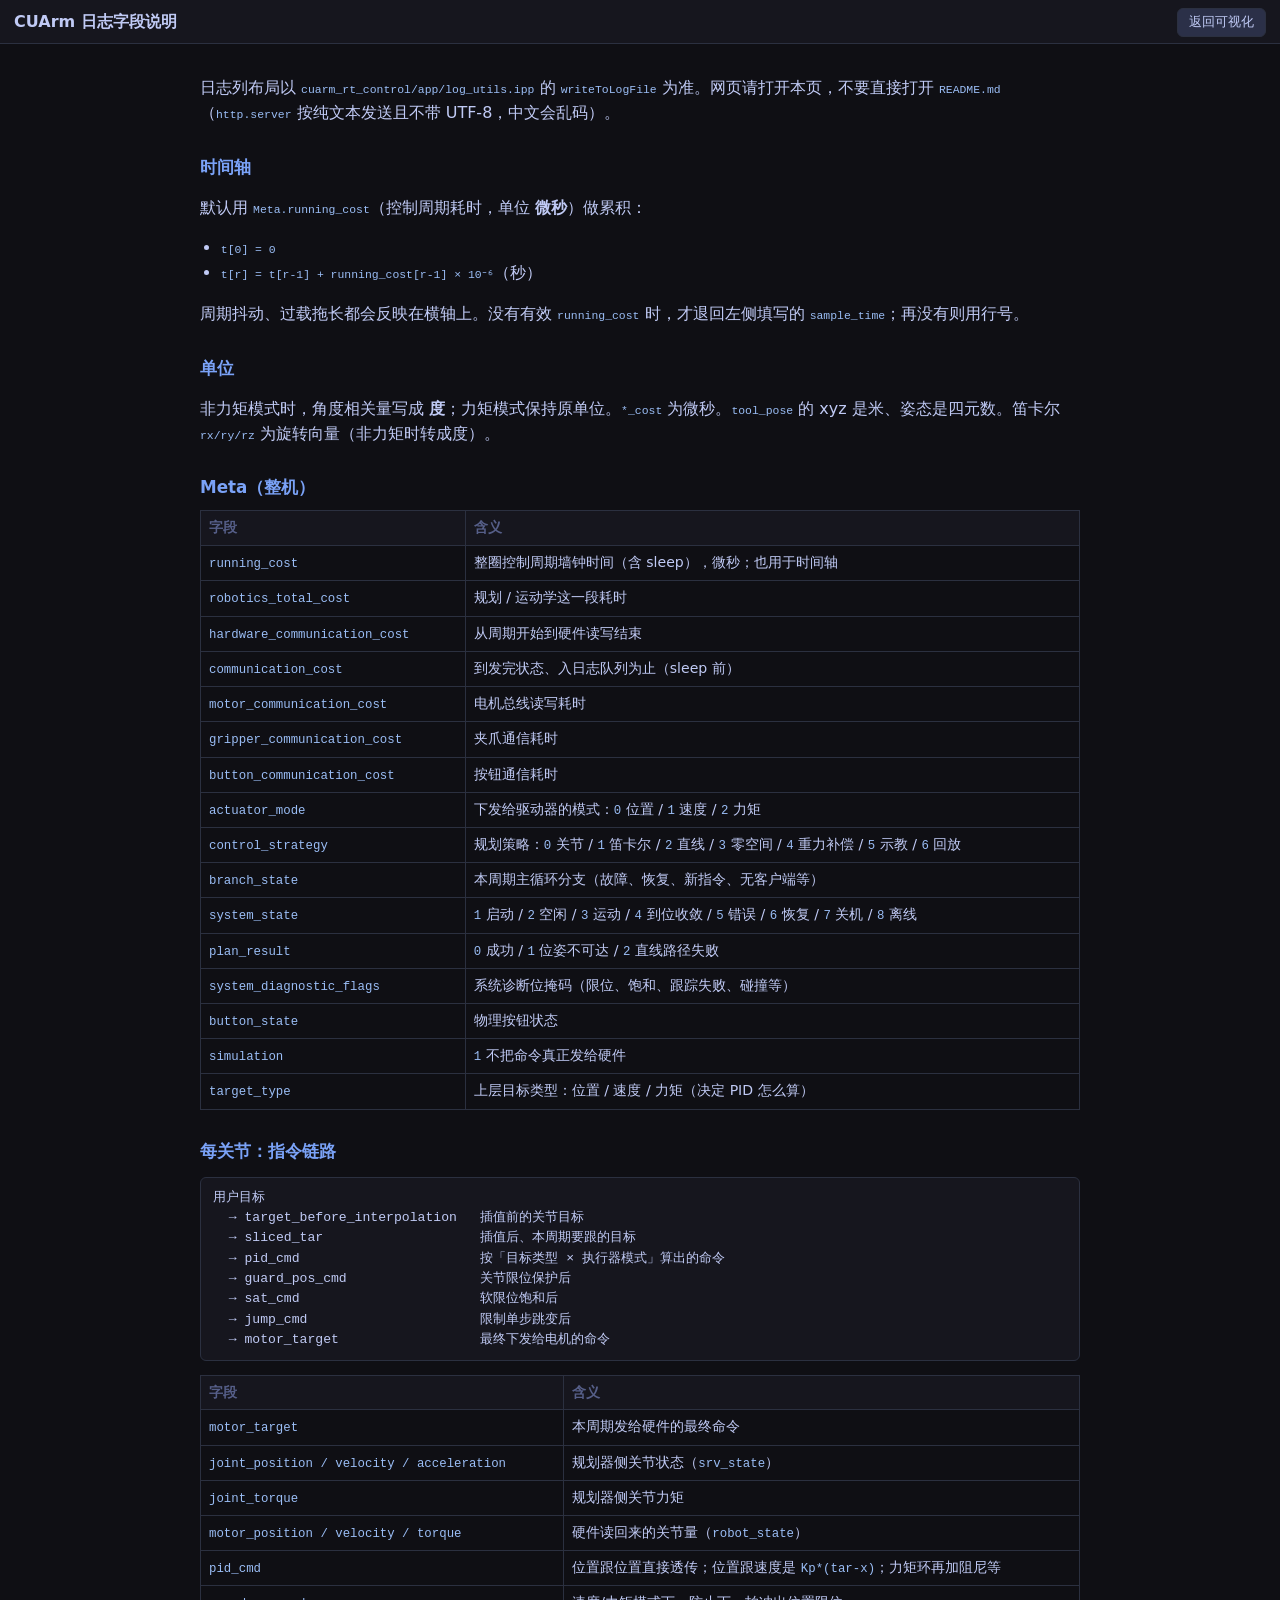
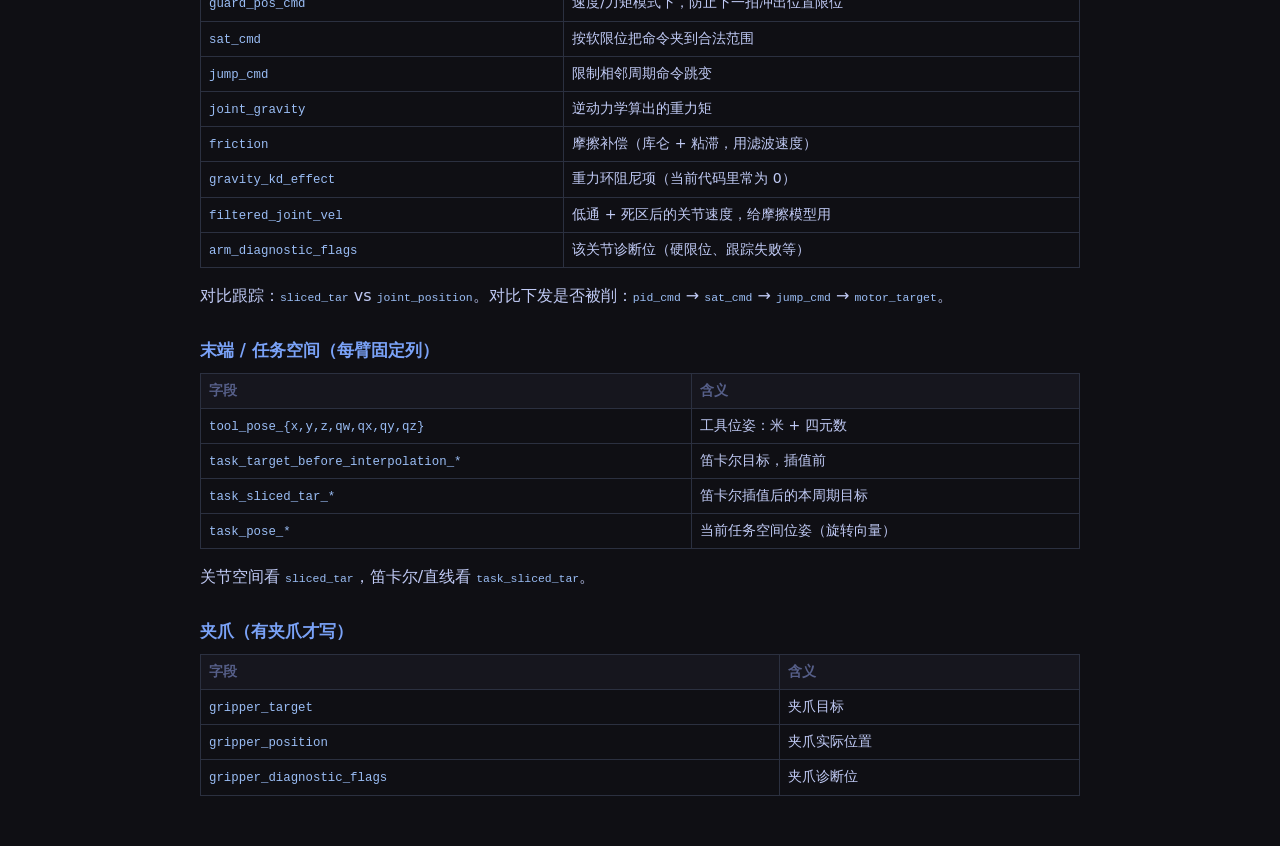
==== fields.html @ 4bc33a7a "modify time axis;add field description" ====
<!doctype html>
<html lang="zh-CN" class="docs-page">
<head>
  <meta charset="utf-8" />
  <meta name="viewport" content="width=device-width, initial-scale=1" />
  <title>CUArm 日志字段说明</title>
  <link rel="stylesheet" href="style.css" />
</head>
<body class="docs">
  <header class="top">
    <div class="top-row">
      <h1 class="title">CUArm 日志字段说明</h1>
      <div class="row">
        <a class="btn" href="index.html">返回可视化</a>
      </div>
    </div>
  </header>
  <div class="docs-wrap">
    <p>日志列布局以 <code>cuarm_rt_control/app/log_utils.ipp</code> 的 <code>writeToLogFile</code> 为准。网页请打开本页，不要直接打开 <code>README.md</code>（<code>http.server</code> 按纯文本发送且不带 UTF-8，中文会乱码）。</p>

    <h2>时间轴</h2>
    <p>默认用 <code>Meta.running_cost</code>（控制周期耗时，单位 <strong>微秒</strong>）做累积：</p>
    <ul>
      <li><code>t[0] = 0</code></li>
      <li><code>t[r] = t[r-1] + running_cost[r-1] × 10⁻⁶</code>（秒）</li>
    </ul>
    <p>周期抖动、过载拖长都会反映在横轴上。没有有效 <code>running_cost</code> 时，才退回左侧填写的 <code>sample_time</code>；再没有则用行号。</p>

    <h2>单位</h2>
    <p>非力矩模式时，角度相关量写成 <strong>度</strong>；力矩模式保持原单位。<code>*_cost</code> 为微秒。<code>tool_pose</code> 的 xyz 是米、姿态是四元数。笛卡尔 <code>rx/ry/rz</code> 为旋转向量（非力矩时转成度）。</p>

    <h2>Meta（整机）</h2>
    <table>
      <thead><tr><th>字段</th><th>含义</th></tr></thead>
      <tbody>
        <tr><td><code>running_cost</code></td><td>整圈控制周期墙钟时间（含 sleep），微秒；也用于时间轴</td></tr>
        <tr><td><code>robotics_total_cost</code></td><td>规划 / 运动学这一段耗时</td></tr>
        <tr><td><code>hardware_communication_cost</code></td><td>从周期开始到硬件读写结束</td></tr>
        <tr><td><code>communication_cost</code></td><td>到发完状态、入日志队列为止（sleep 前）</td></tr>
        <tr><td><code>motor_communication_cost</code></td><td>电机总线读写耗时</td></tr>
        <tr><td><code>gripper_communication_cost</code></td><td>夹爪通信耗时</td></tr>
        <tr><td><code>button_communication_cost</code></td><td>按钮通信耗时</td></tr>
        <tr><td><code>actuator_mode</code></td><td>下发给驱动器的模式：<code>0</code> 位置 / <code>1</code> 速度 / <code>2</code> 力矩</td></tr>
        <tr><td><code>control_strategy</code></td><td>规划策略：<code>0</code> 关节 / <code>1</code> 笛卡尔 / <code>2</code> 直线 / <code>3</code> 零空间 / <code>4</code> 重力补偿 / <code>5</code> 示教 / <code>6</code> 回放</td></tr>
        <tr><td><code>branch_state</code></td><td>本周期主循环分支（故障、恢复、新指令、无客户端等）</td></tr>
        <tr><td><code>system_state</code></td><td><code>1</code> 启动 / <code>2</code> 空闲 / <code>3</code> 运动 / <code>4</code> 到位收敛 / <code>5</code> 错误 / <code>6</code> 恢复 / <code>7</code> 关机 / <code>8</code> 离线</td></tr>
        <tr><td><code>plan_result</code></td><td><code>0</code> 成功 / <code>1</code> 位姿不可达 / <code>2</code> 直线路径失败</td></tr>
        <tr><td><code>system_diagnostic_flags</code></td><td>系统诊断位掩码（限位、饱和、跟踪失败、碰撞等）</td></tr>
        <tr><td><code>button_state</code></td><td>物理按钮状态</td></tr>
        <tr><td><code>simulation</code></td><td><code>1</code> 不把命令真正发给硬件</td></tr>
        <tr><td><code>target_type</code></td><td>上层目标类型：位置 / 速度 / 力矩（决定 PID 怎么算）</td></tr>
      </tbody>
    </table>

    <h2>每关节：指令链路</h2>
    <pre>用户目标
  → target_before_interpolation   插值前的关节目标
  → sliced_tar                    插值后、本周期要跟的目标
  → pid_cmd                       按「目标类型 × 执行器模式」算出的命令
  → guard_pos_cmd                 关节限位保护后
  → sat_cmd                       软限位饱和后
  → jump_cmd                      限制单步跳变后
  → motor_target                  最终下发给电机的命令</pre>
    <table>
      <thead><tr><th>字段</th><th>含义</th></tr></thead>
      <tbody>
        <tr><td><code>motor_target</code></td><td>本周期发给硬件的最终命令</td></tr>
        <tr><td><code>joint_position / velocity / acceleration</code></td><td>规划器侧关节状态（<code>srv_state</code>）</td></tr>
        <tr><td><code>joint_torque</code></td><td>规划器侧关节力矩</td></tr>
        <tr><td><code>motor_position / velocity / torque</code></td><td>硬件读回来的关节量（<code>robot_state</code>）</td></tr>
        <tr><td><code>pid_cmd</code></td><td>位置跟位置直接透传；位置跟速度是 <code>Kp*(tar-x)</code>；力矩环再加阻尼等</td></tr>
        <tr><td><code>guard_pos_cmd</code></td><td>速度/力矩模式下，防止下一拍冲出位置限位</td></tr>
        <tr><td><code>sat_cmd</code></td><td>按软限位把命令夹到合法范围</td></tr>
        <tr><td><code>jump_cmd</code></td><td>限制相邻周期命令跳变</td></tr>
        <tr><td><code>joint_gravity</code></td><td>逆动力学算出的重力矩</td></tr>
        <tr><td><code>friction</code></td><td>摩擦补偿（库仑 + 粘滞，用滤波速度）</td></tr>
        <tr><td><code>gravity_kd_effect</code></td><td>重力环阻尼项（当前代码里常为 0）</td></tr>
        <tr><td><code>filtered_joint_vel</code></td><td>低通 + 死区后的关节速度，给摩擦模型用</td></tr>
        <tr><td><code>arm_diagnostic_flags</code></td><td>该关节诊断位（硬限位、跟踪失败等）</td></tr>
      </tbody>
    </table>
    <p>对比跟踪：<code>sliced_tar</code> vs <code>joint_position</code>。对比下发是否被削：<code>pid_cmd</code> → <code>sat_cmd</code> → <code>jump_cmd</code> → <code>motor_target</code>。</p>

    <h2>末端 / 任务空间（每臂固定列）</h2>
    <table>
      <thead><tr><th>字段</th><th>含义</th></tr></thead>
      <tbody>
        <tr><td><code>tool_pose_{x,y,z,qw,qx,qy,qz}</code></td><td>工具位姿：米 + 四元数</td></tr>
        <tr><td><code>task_target_before_interpolation_*</code></td><td>笛卡尔目标，插值前</td></tr>
        <tr><td><code>task_sliced_tar_*</code></td><td>笛卡尔插值后的本周期目标</td></tr>
        <tr><td><code>task_pose_*</code></td><td>当前任务空间位姿（旋转向量）</td></tr>
      </tbody>
    </table>
    <p>关节空间看 <code>sliced_tar</code>，笛卡尔/直线看 <code>task_sliced_tar</code>。</p>

    <h2>夹爪（有夹爪才写）</h2>
    <table>
      <thead><tr><th>字段</th><th>含义</th></tr></thead>
      <tbody>
        <tr><td><code>gripper_target</code></td><td>夹爪目标</td></tr>
        <tr><td><code>gripper_position</code></td><td>夹爪实际位置</td></tr>
        <tr><td><code>gripper_diagnostic_flags</code></td><td>夹爪诊断位</td></tr>
      </tbody>
    </table>
  </div>
  <script>
    if (window.self !== window.top) document.documentElement.classList.add("embedded");
  </script>
</body>
</html>
---- style.css ----
:root {
  --bg: #0f0f14;
  --panel: #16161e;
  --border: #2b3040;
  --text: #c0caf5;
  --muted: #565f89;
  --accent: #7aa2f7;
  --danger: #f7768e;
}

*,
*::before,
*::after {
  box-sizing: border-box;
}

html {
  height: 100%;
  overflow: hidden;
}

body {
  height: 100%;
  margin: 0;
  overflow: hidden;
  display: flex;
  flex-direction: column;
  font-family: system-ui, sans-serif;
  background: var(--bg);
  color: var(--text);
}

code {
  font-size: 0.88em;
  color: #9abdf5;
}

.top {
  flex: 0 0 auto;
  padding: 8px 14px 6px;
  border-bottom: 1px solid var(--border);
  background: var(--panel);
}

.top-row {
  display: flex;
  flex-wrap: wrap;
  align-items: center;
  gap: 8px 14px;
}

.title {
  margin: 0;
  font-size: 1rem;
  font-weight: 600;
}

.row {
  display: flex;
  flex-wrap: wrap;
  gap: 8px;
  align-items: center;
  margin-left: auto;
}

.row.sm {
  margin-top: 4px;
  margin-left: 0;
}

.hint {
  font-size: 0.72rem;
  color: var(--muted);
  margin: 4px 0 0;
  line-height: 1.3;
}

.grid {
  flex: 1 1 0;
  min-height: 0;
  display: grid;
  grid-template-columns: minmax(260px, 320px) 1fr;
  overflow: hidden;
}

@media (max-width: 880px) {
  .grid {
    grid-template-columns: 1fr;
    grid-template-rows: minmax(0, 42%) minmax(0, 58%);
  }

  .row {
    margin-left: 0;
  }
}

.side {
  display: flex;
  flex-direction: column;
  min-height: 0;
  overflow: hidden;
  border-right: 1px solid var(--border);
  background: #12121a;
}

@media (max-width: 880px) {
  .side {
    border-right: none;
    border-bottom: 1px solid var(--border);
  }
}

.side-structure {
  flex: 0 0 auto;
  padding: 10px 12px 8px;
  border-bottom: 1px solid var(--border);
}

.side-fields {
  flex: 1 1 0;
  min-height: 0;
  display: flex;
  flex-direction: column;
  padding: 8px 12px 10px;
  gap: 6px;
}

.side h2 {
  font-size: 0.82rem;
  margin: 0 0 6px;
  color: var(--accent);
}

.side-structure h2 {
  margin-bottom: 8px;
}

.side label {
  display: block;
  font-size: 0.75rem;
  color: var(--muted);
  margin-bottom: 6px;
}

.side input[type="text"],
.side input[type="search"] {
  width: 100%;
  margin-top: 3px;
  padding: 5px 8px;
  border-radius: 6px;
  border: 1px solid var(--border);
  background: var(--panel);
  color: var(--text);
}

.btn {
  display: inline-block;
  padding: 5px 11px;
  border-radius: 6px;
  border: 1px solid var(--border);
  background: #2b3048;
  color: var(--text);
  cursor: pointer;
  font-size: 0.8rem;
  text-decoration: none;
}

.btn:hover {
  background: #343b55;
}

.btn.primary {
  background: #3d59a1;
  border-color: #4f6cbd;
}

.btn.sm {
  padding: 3px 7px;
  font-size: 0.72rem;
}

.btn input {
  display: none;
}

.muted {
  font-size: 0.72rem;
  color: var(--muted);
}

.chips {
  display: flex;
  flex-wrap: wrap;
  gap: 5px 8px;
  margin: 2px 0 0;
}

.chips label {
  display: inline-flex;
  align-items: center;
  gap: 4px;
  font-size: 0.72rem;
  cursor: pointer;
  margin-bottom: 0;
}

.tree {
  flex: 1 1 0;
  min-height: 0;
  overflow-y: auto;
  overflow-x: hidden;
  border: 1px solid var(--border);
  border-radius: 8px;
  padding: 6px 8px;
  background: var(--panel);
  font-size: 0.76rem;
  -webkit-overflow-scrolling: touch;
}

.tree details {
  margin-bottom: 5px;
}

.tree summary {
  cursor: pointer;
  color: var(--accent);
  font-weight: 600;
}

.tree ul {
  list-style: none;
  padding-left: 8px;
  margin: 3px 0;
}

.tree li label {
  display: flex;
  align-items: center;
  gap: 6px;
  cursor: pointer;
  margin: 2px 0;
  color: var(--text);
}

.main {
  display: flex;
  flex-direction: column;
  min-height: 0;
  min-width: 0;
  padding: 6px 10px 8px;
  overflow: hidden;
}

.main-status {
  flex: 0 0 auto;
}

.stats-line {
  margin: 2px 0 4px;
  min-height: 1em;
}

.err {
  background: #3a222e;
  color: #f8b4c4;
  padding: 8px 10px;
  border-radius: 8px;
  margin-bottom: 6px;
  font-size: 0.82rem;
}

.progress {
  height: 3px;
  background: var(--border);
  border-radius: 2px;
  margin-bottom: 6px;
  overflow: hidden;
}

.progress .bar {
  height: 100%;
  width: 0%;
  background: var(--accent);
  transition: width 0.08s linear;
}

.plot-wrap {
  flex: 1 1 0;
  min-height: 0;
  position: relative;
  width: 100%;
}

#plot {
  position: absolute;
  inset: 0;
  width: 100%;
  height: 100%;
}

html.docs-page,
html.docs-page body.docs {
  height: auto;
  min-height: 100%;
  overflow: auto;
}

body.docs {
  display: block;
}

.docs-wrap {
  max-width: 920px;
  margin: 0 auto;
  padding: 16px 20px 48px;
  line-height: 1.55;
}

.docs-wrap h1 {
  font-size: 1.35rem;
  margin: 0 0 12px;
}

.docs-wrap h2 {
  font-size: 1.05rem;
  margin: 28px 0 10px;
  color: var(--accent);
}

.docs-wrap h3 {
  font-size: 0.95rem;
  margin: 20px 0 8px;
}

.docs-wrap p,
.docs-wrap li {
  color: var(--text);
}

.docs-wrap ul,
.docs-wrap ol {
  padding-left: 1.3em;
}

.docs-wrap table {
  width: 100%;
  border-collapse: collapse;
  font-size: 0.88rem;
  margin: 8px 0 16px;
}

.docs-wrap th,
.docs-wrap td {
  border: 1px solid var(--border);
  padding: 6px 8px;
  text-align: left;
  vertical-align: top;
}

.docs-wrap th {
  background: var(--panel);
  color: var(--muted);
  font-weight: 600;
}

.docs-wrap pre {
  background: var(--panel);
  border: 1px solid var(--border);
  border-radius: 6px;
  padding: 10px 12px;
  overflow-x: auto;
  font-size: 0.82rem;
}

.docs-wrap a {
  color: var(--accent);
}

html.embedded .top {
  display: none;
}

html.embedded .docs-wrap {
  padding-top: 8px;
}

.modal[hidden] {
  display: none;
}

.modal {
  position: fixed;
  inset: 0;
  z-index: 40;
}

.modal-backdrop {
  position: absolute;
  inset: 0;
  background: rgba(8, 8, 12, 0.62);
}

.modal-panel {
  position: absolute;
  inset: 24px;
  display: flex;
  flex-direction: column;
  background: var(--bg);
  border: 1px solid var(--border);
  border-radius: 10px;
  overflow: hidden;
}

.modal-bar {
  flex: 0 0 auto;
  display: flex;
  align-items: center;
  gap: 12px;
  padding: 8px 12px;
  border-bottom: 1px solid var(--border);
  background: var(--panel);
}

.modal-frame {
  flex: 1 1 auto;
  width: 100%;
  border: 0;
  background: var(--bg);
}
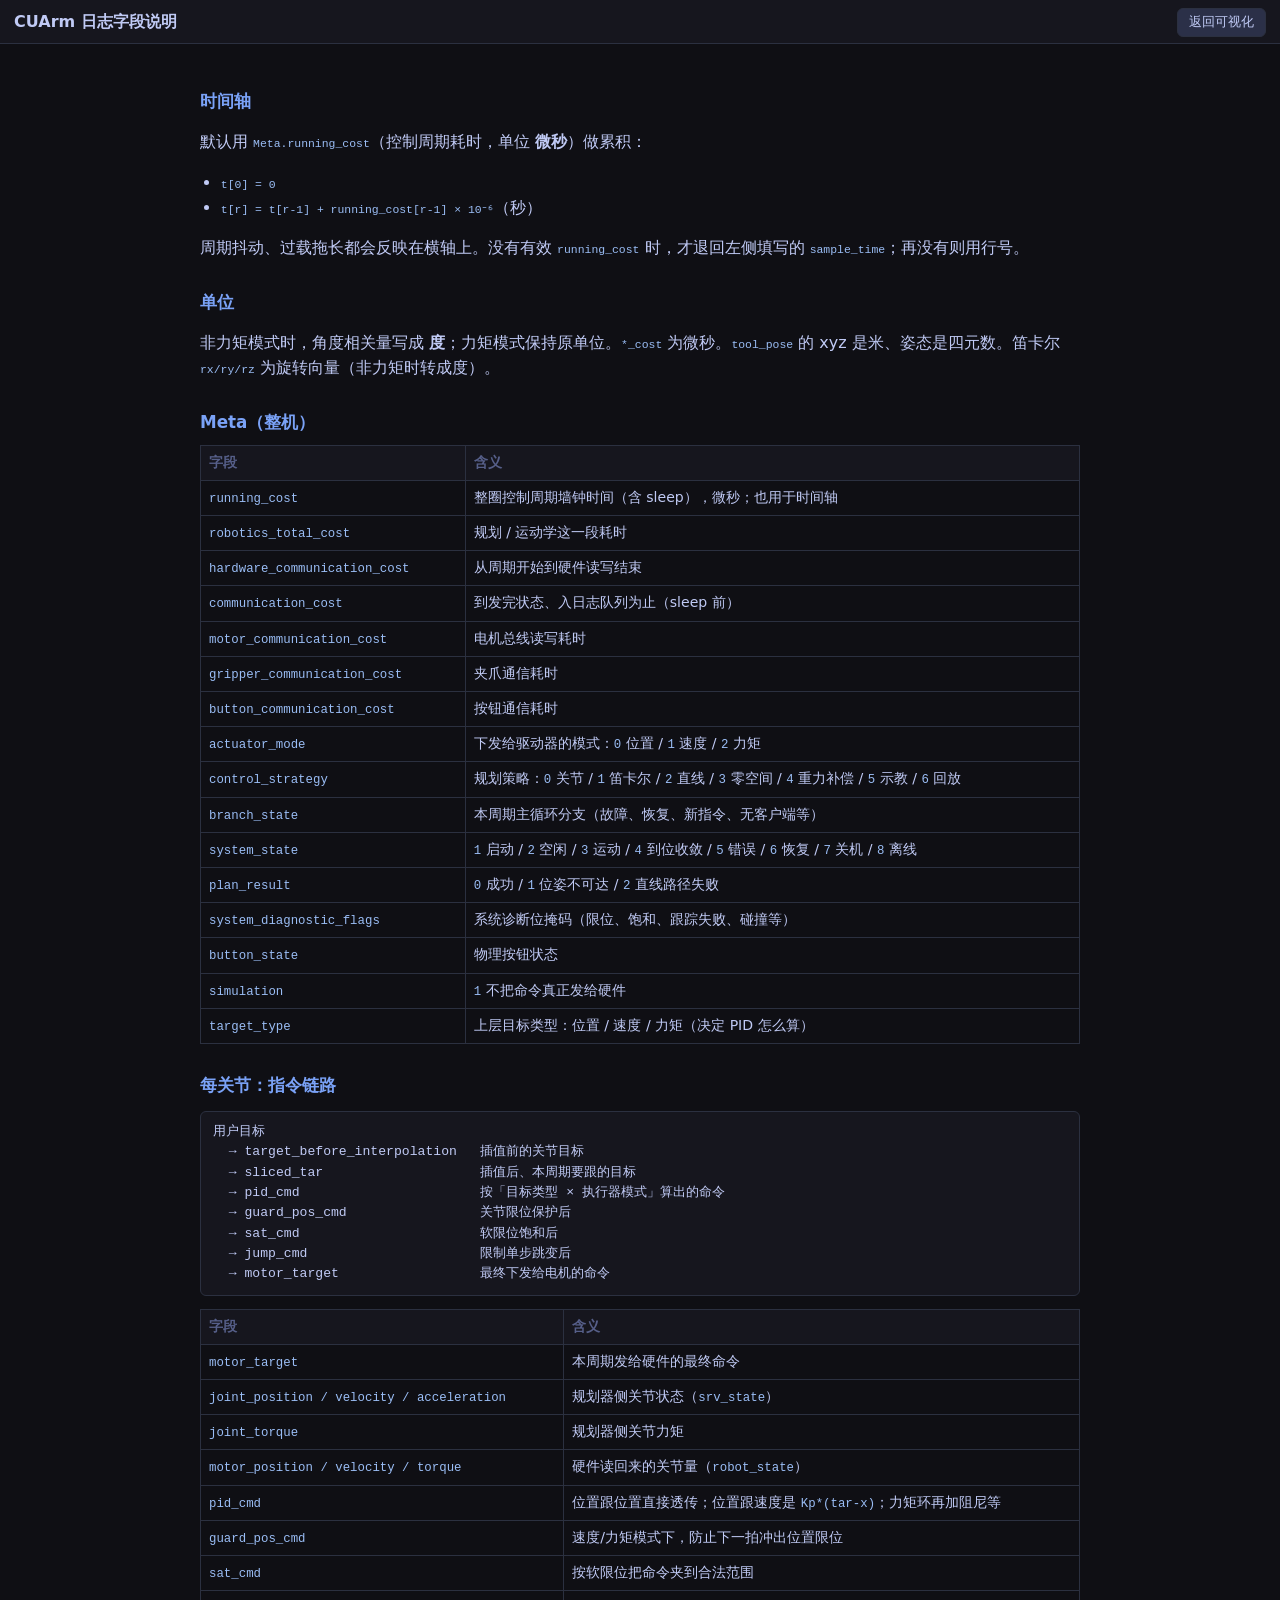
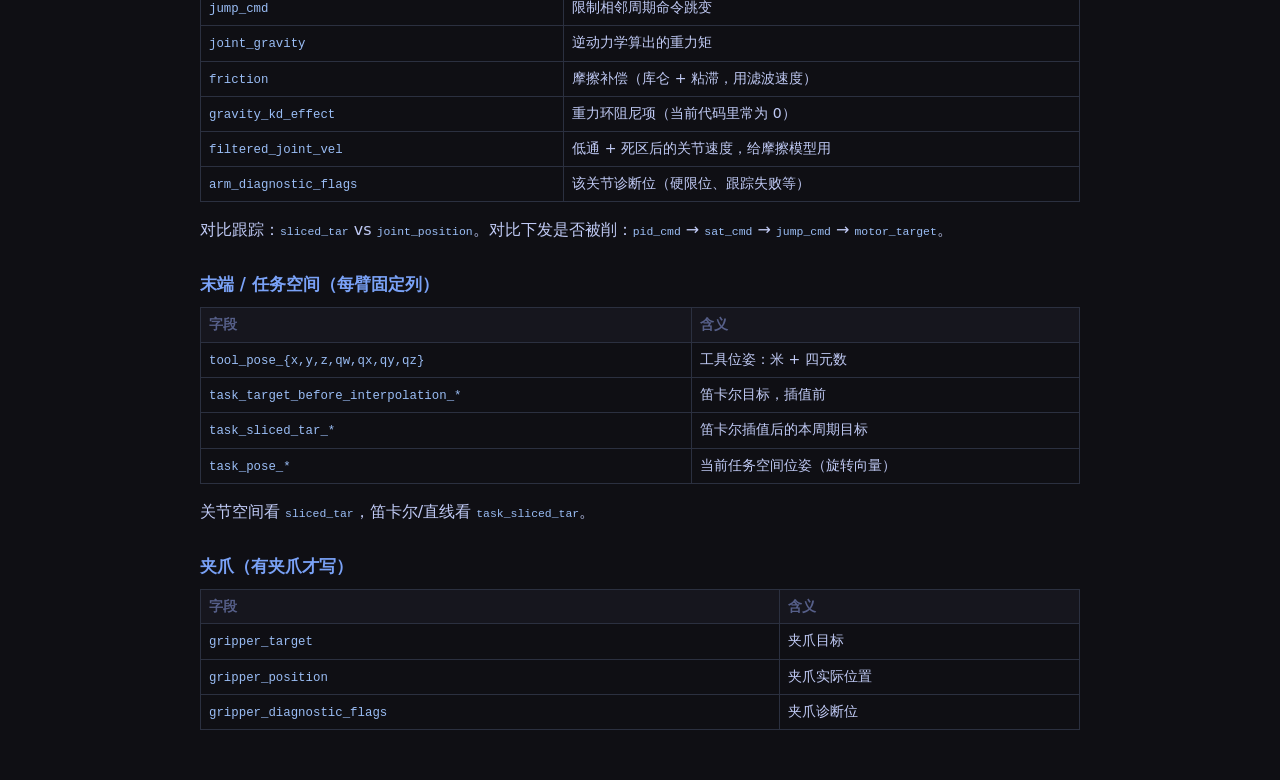
==== commit 507d2b3c: "“update”" ====
--- a/fields.html
+++ b/fields.html
@@ -16,8 +16,6 @@
     </div>
   </header>
   <div class="docs-wrap">
-    <p>日志列布局以 <code>cuarm_rt_control/app/log_utils.ipp</code> 的 <code>writeToLogFile</code> 为准。网页请打开本页，不要直接打开 <code>README.md</code>（<code>http.server</code> 按纯文本发送且不带 UTF-8，中文会乱码）。</p>
-
     <h2>时间轴</h2>
     <p>默认用 <code>Meta.running_cost</code>（控制周期耗时，单位 <strong>微秒</strong>）做累积：</p>
     <ul>
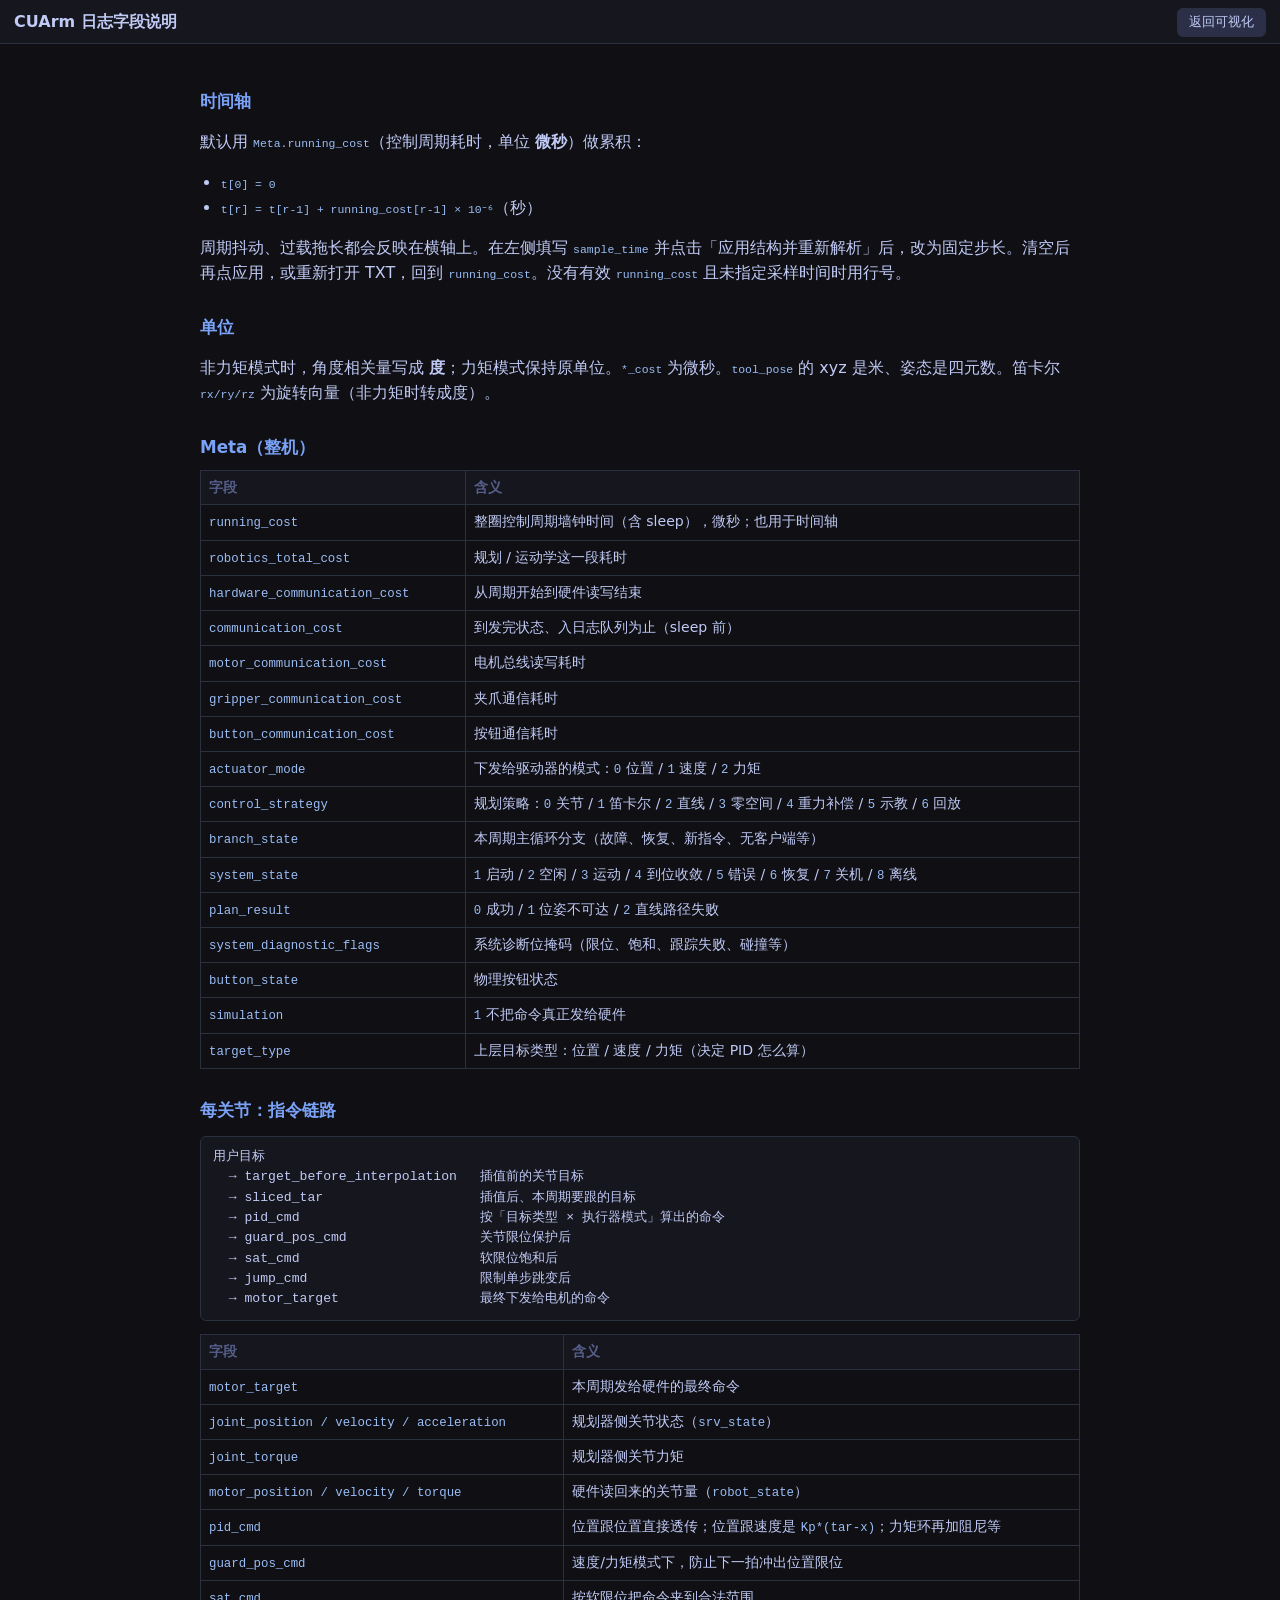
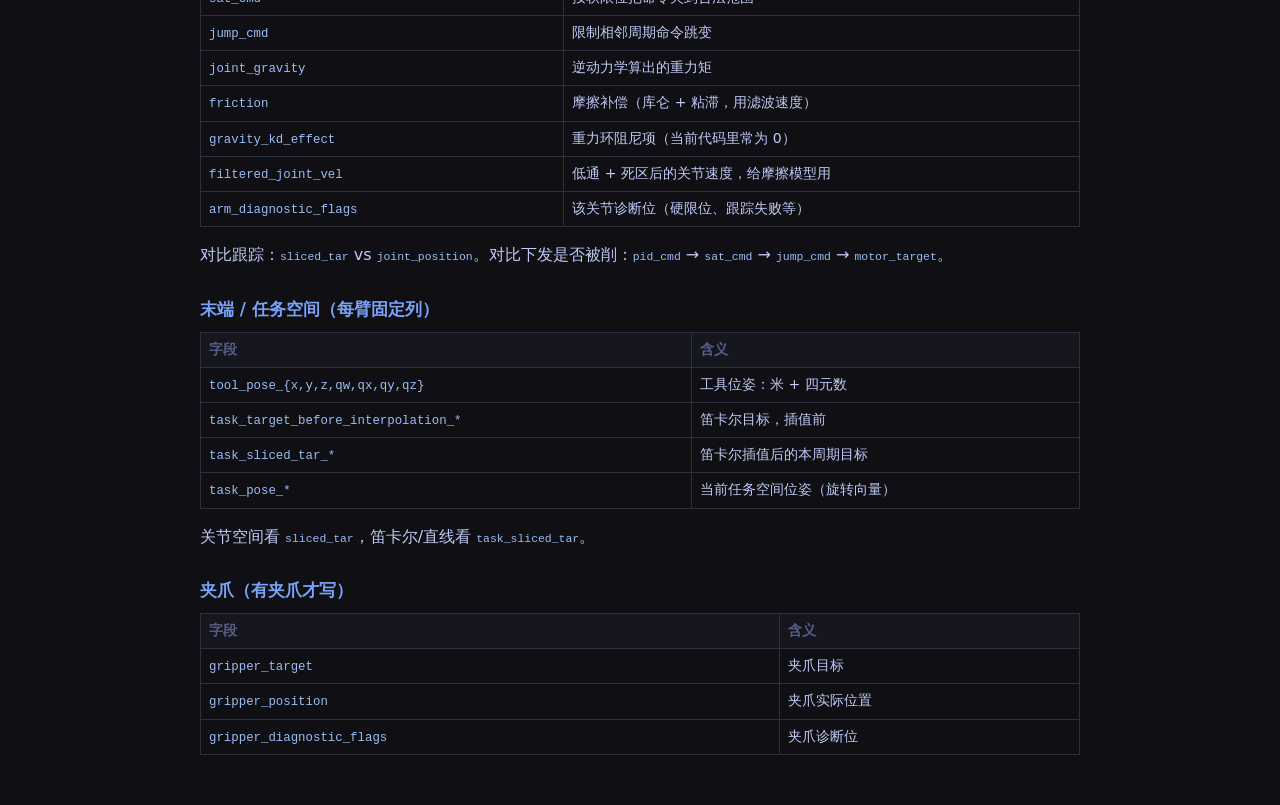
==== commit 8218a25f: "“update”" ====
--- a/fields.html
+++ b/fields.html
@@ -22,7 +22,7 @@
       <li><code>t[0] = 0</code></li>
       <li><code>t[r] = t[r-1] + running_cost[r-1] × 10⁻⁶</code>（秒）</li>
     </ul>
-    <p>周期抖动、过载拖长都会反映在横轴上。没有有效 <code>running_cost</code> 时，才退回左侧填写的 <code>sample_time</code>；再没有则用行号。</p>
+    <p>周期抖动、过载拖长都会反映在横轴上。在左侧填写 <code>sample_time</code> 并点击「应用结构并重新解析」后，改为固定步长。清空后再点应用，或重新打开 TXT，回到 <code>running_cost</code>。没有有效 <code>running_cost</code> 且未指定采样时间时用行号。</p>
 
     <h2>单位</h2>
     <p>非力矩模式时，角度相关量写成 <strong>度</strong>；力矩模式保持原单位。<code>*_cost</code> 为微秒。<code>tool_pose</code> 的 xyz 是米、姿态是四元数。笛卡尔 <code>rx/ry/rz</code> 为旋转向量（非力矩时转成度）。</p>
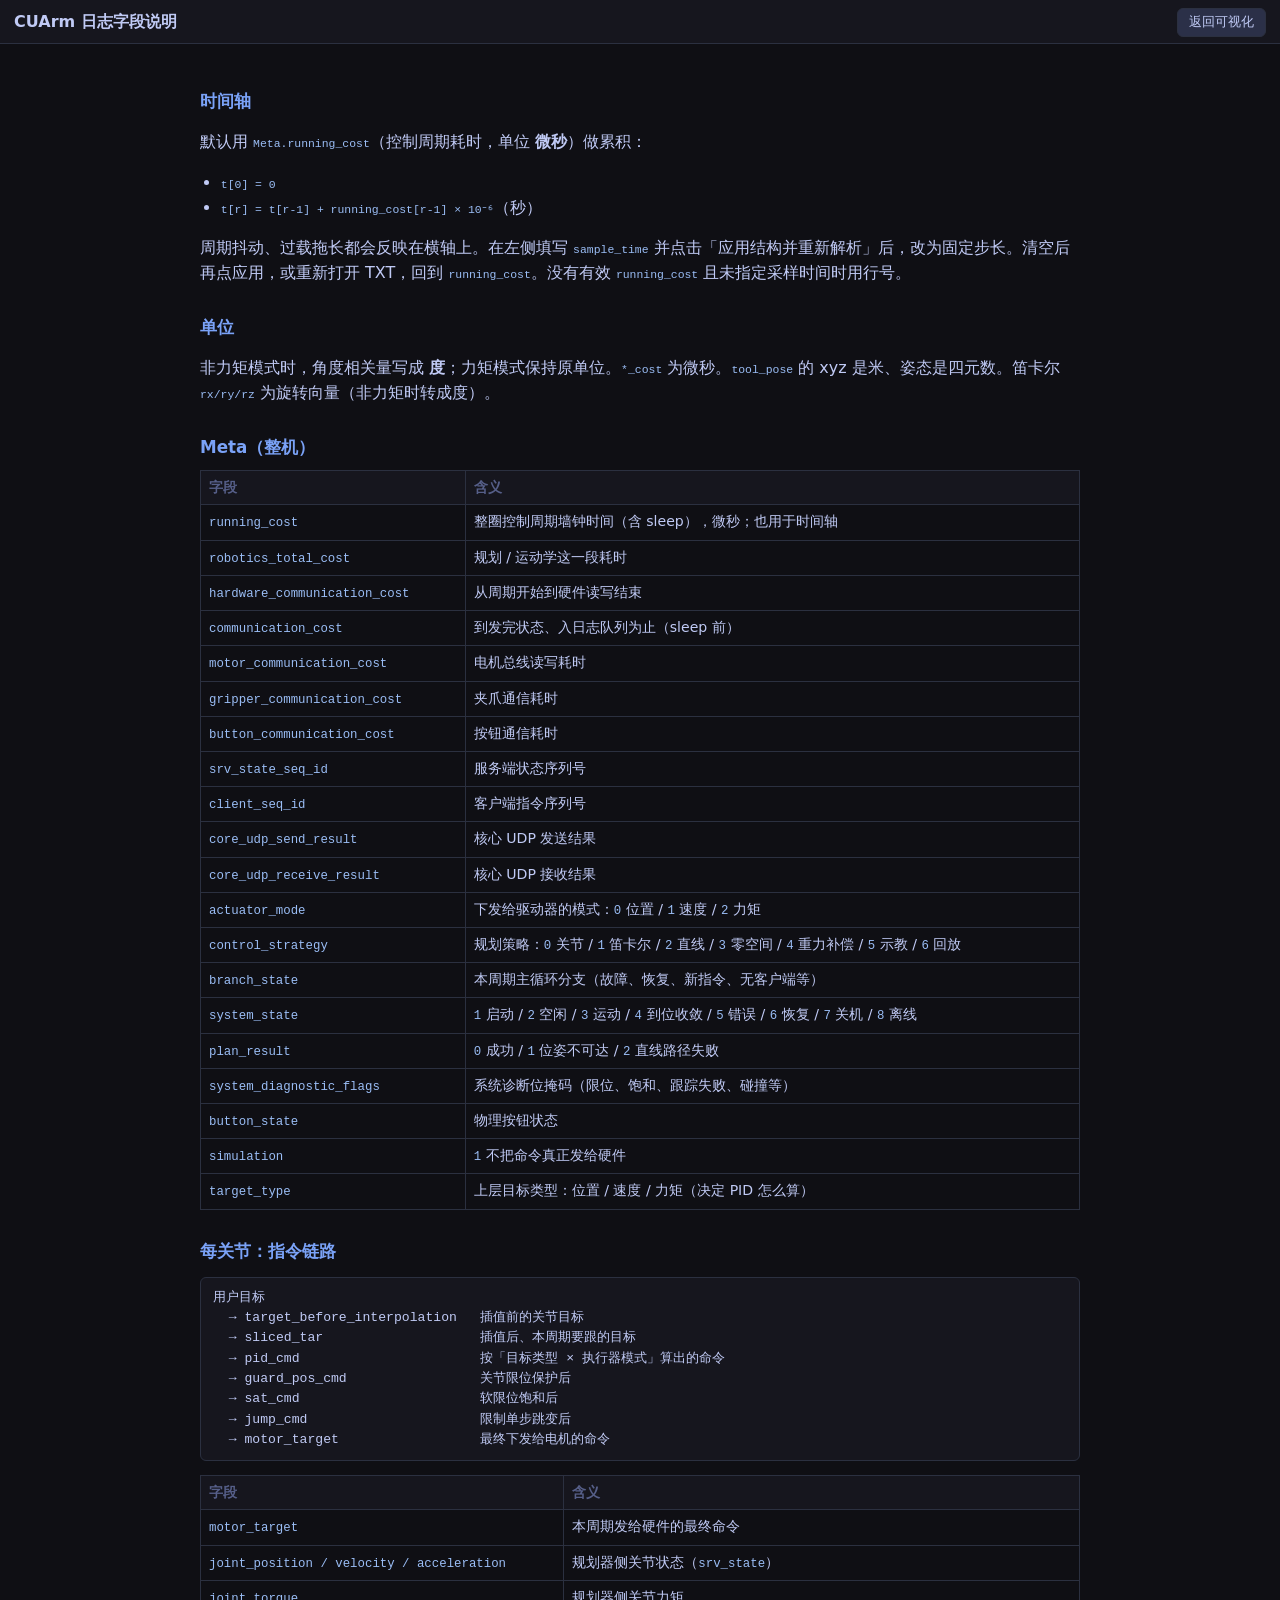
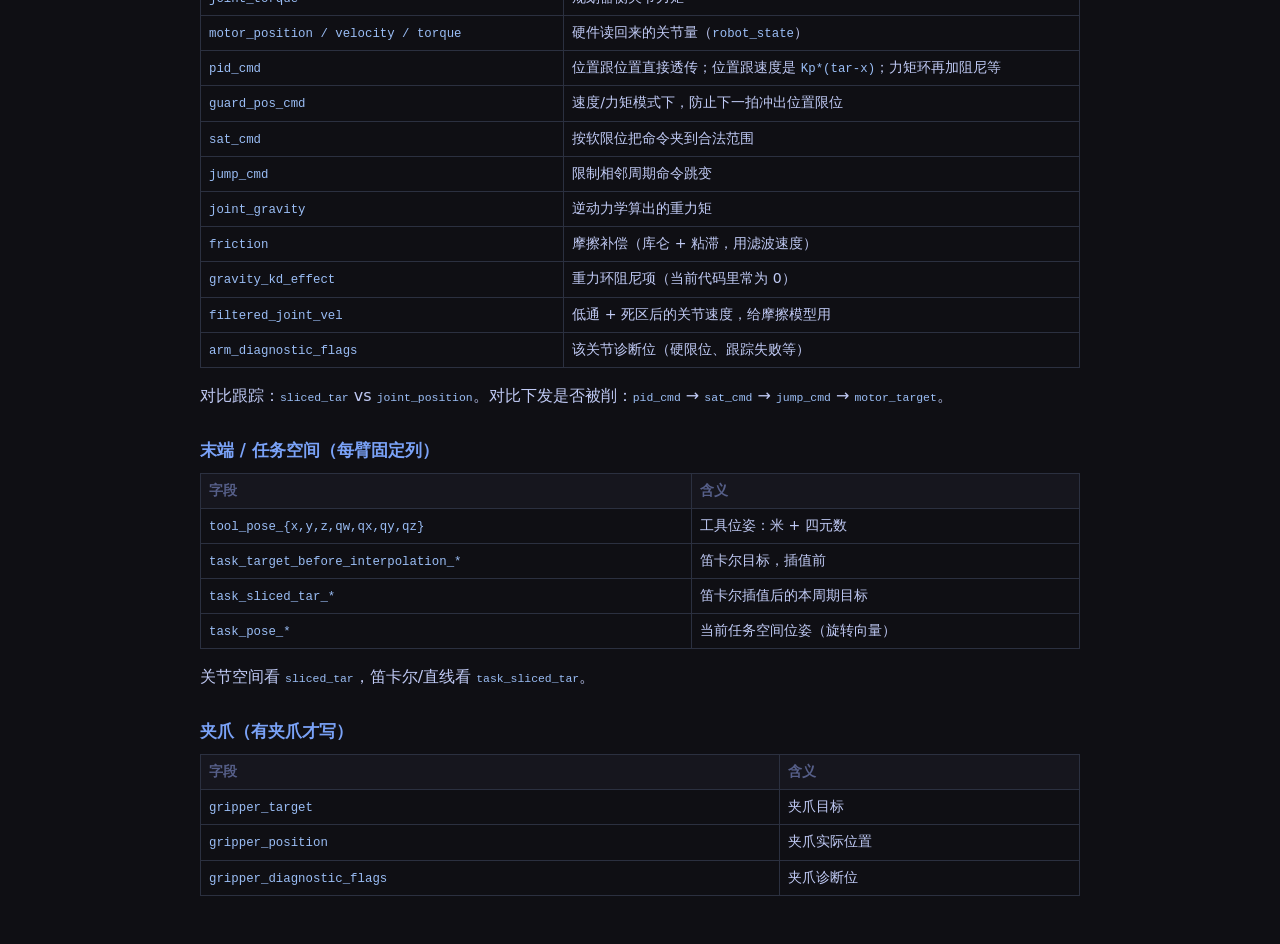
==== commit 4e08906c: "1.Support new telemetry text format and update field schema;2.Adapt to flat column names from teleme" ====
--- a/fields.html
+++ b/fields.html
@@ -38,6 +38,10 @@
         <tr><td><code>motor_communication_cost</code></td><td>电机总线读写耗时</td></tr>
         <tr><td><code>gripper_communication_cost</code></td><td>夹爪通信耗时</td></tr>
         <tr><td><code>button_communication_cost</code></td><td>按钮通信耗时</td></tr>
+        <tr><td><code>srv_state_seq_id</code></td><td>服务端状态序列号</td></tr>
+        <tr><td><code>client_seq_id</code></td><td>客户端指令序列号</td></tr>
+        <tr><td><code>core_udp_send_result</code></td><td>核心 UDP 发送结果</td></tr>
+        <tr><td><code>core_udp_receive_result</code></td><td>核心 UDP 接收结果</td></tr>
         <tr><td><code>actuator_mode</code></td><td>下发给驱动器的模式：<code>0</code> 位置 / <code>1</code> 速度 / <code>2</code> 力矩</td></tr>
         <tr><td><code>control_strategy</code></td><td>规划策略：<code>0</code> 关节 / <code>1</code> 笛卡尔 / <code>2</code> 直线 / <code>3</code> 零空间 / <code>4</code> 重力补偿 / <code>5</code> 示教 / <code>6</code> 回放</td></tr>
         <tr><td><code>branch_state</code></td><td>本周期主循环分支（故障、恢复、新指令、无客户端等）</td></tr>
--- a/style.css
+++ b/style.css
@@ -86,11 +86,15 @@
 @media (max-width: 880px) {
   .grid {
     grid-template-columns: 1fr;
-    grid-template-rows: minmax(0, 42%) minmax(0, 58%);
+    grid-template-rows: minmax(0, 48%) minmax(0, 52%);
   }
 
   .row {
     margin-left: 0;
+  }
+
+  .tree {
+    min-height: min(320px, calc(48vh - 120px));
   }
 }
 
@@ -110,10 +114,55 @@
   }
 }
 
-.side-structure {
+.side-structure,
+.side-parse {
   flex: 0 0 auto;
   padding: 10px 12px 8px;
   border-bottom: 1px solid var(--border);
+}
+
+.side-parse summary {
+  cursor: pointer;
+  font-size: 0.82rem;
+  font-weight: 600;
+  color: var(--accent);
+  margin-bottom: 0;
+  list-style: none;
+}
+
+.side-parse summary::-webkit-details-marker {
+  display: none;
+}
+
+.side-parse summary::before {
+  content: "▸ ";
+  color: var(--muted);
+}
+
+.side-parse[open] summary {
+  margin-bottom: 8px;
+}
+
+.side-parse[open] summary::before {
+  content: "▾ ";
+}
+
+.side-parse .parse-hint {
+  margin: 4px 0 0;
+  font-size: 0.68rem;
+  line-height: 1.35;
+}
+
+.side label.chk {
+  display: flex;
+  align-items: center;
+  gap: 6px;
+  cursor: pointer;
+}
+
+.side label.chk input {
+  width: auto;
+  margin: 0;
 }
 
 .side-fields {
@@ -143,7 +192,8 @@
 }
 
 .side input[type="text"],
-.side input[type="search"] {
+.side input[type="search"],
+.side input[type="number"] {
   width: 100%;
   margin-top: 3px;
   padding: 5px 8px;
@@ -206,7 +256,7 @@
 
 .tree {
   flex: 1 1 0;
-  min-height: 0;
+  min-height: min(480px, calc(100vh - 220px));
   overflow-y: auto;
   overflow-x: hidden;
   border: 1px solid var(--border);
@@ -217,6 +267,10 @@
   -webkit-overflow-scrolling: touch;
 }
 
+.tree > details {
+  margin-bottom: 8px;
+}
+
 .tree details {
   margin-bottom: 5px;
 }
@@ -225,6 +279,30 @@
   cursor: pointer;
   color: var(--accent);
   font-weight: 600;
+}
+
+.tree .tree-axis-summary {
+  color: var(--accent);
+}
+
+.tree .tree-select-all {
+  display: inline-flex;
+  align-items: center;
+  gap: 5px;
+  cursor: pointer;
+  font-weight: 600;
+  color: inherit;
+  margin: 0;
+}
+
+.tree details details {
+  margin-left: 10px;
+  margin-bottom: 4px;
+}
+
+.tree details details summary {
+  font-weight: 500;
+  font-size: 0.74rem;
 }
 
 .tree ul {
@@ -269,10 +347,16 @@
   font-size: 0.82rem;
 }
 
+.load-label {
+  margin: 0 0 4px;
+  font-size: 0.82rem;
+  color: var(--muted);
+}
+
 .progress {
-  height: 3px;
+  height: 6px;
   background: var(--border);
-  border-radius: 2px;
+  border-radius: 3px;
   margin-bottom: 6px;
   overflow: hidden;
 }
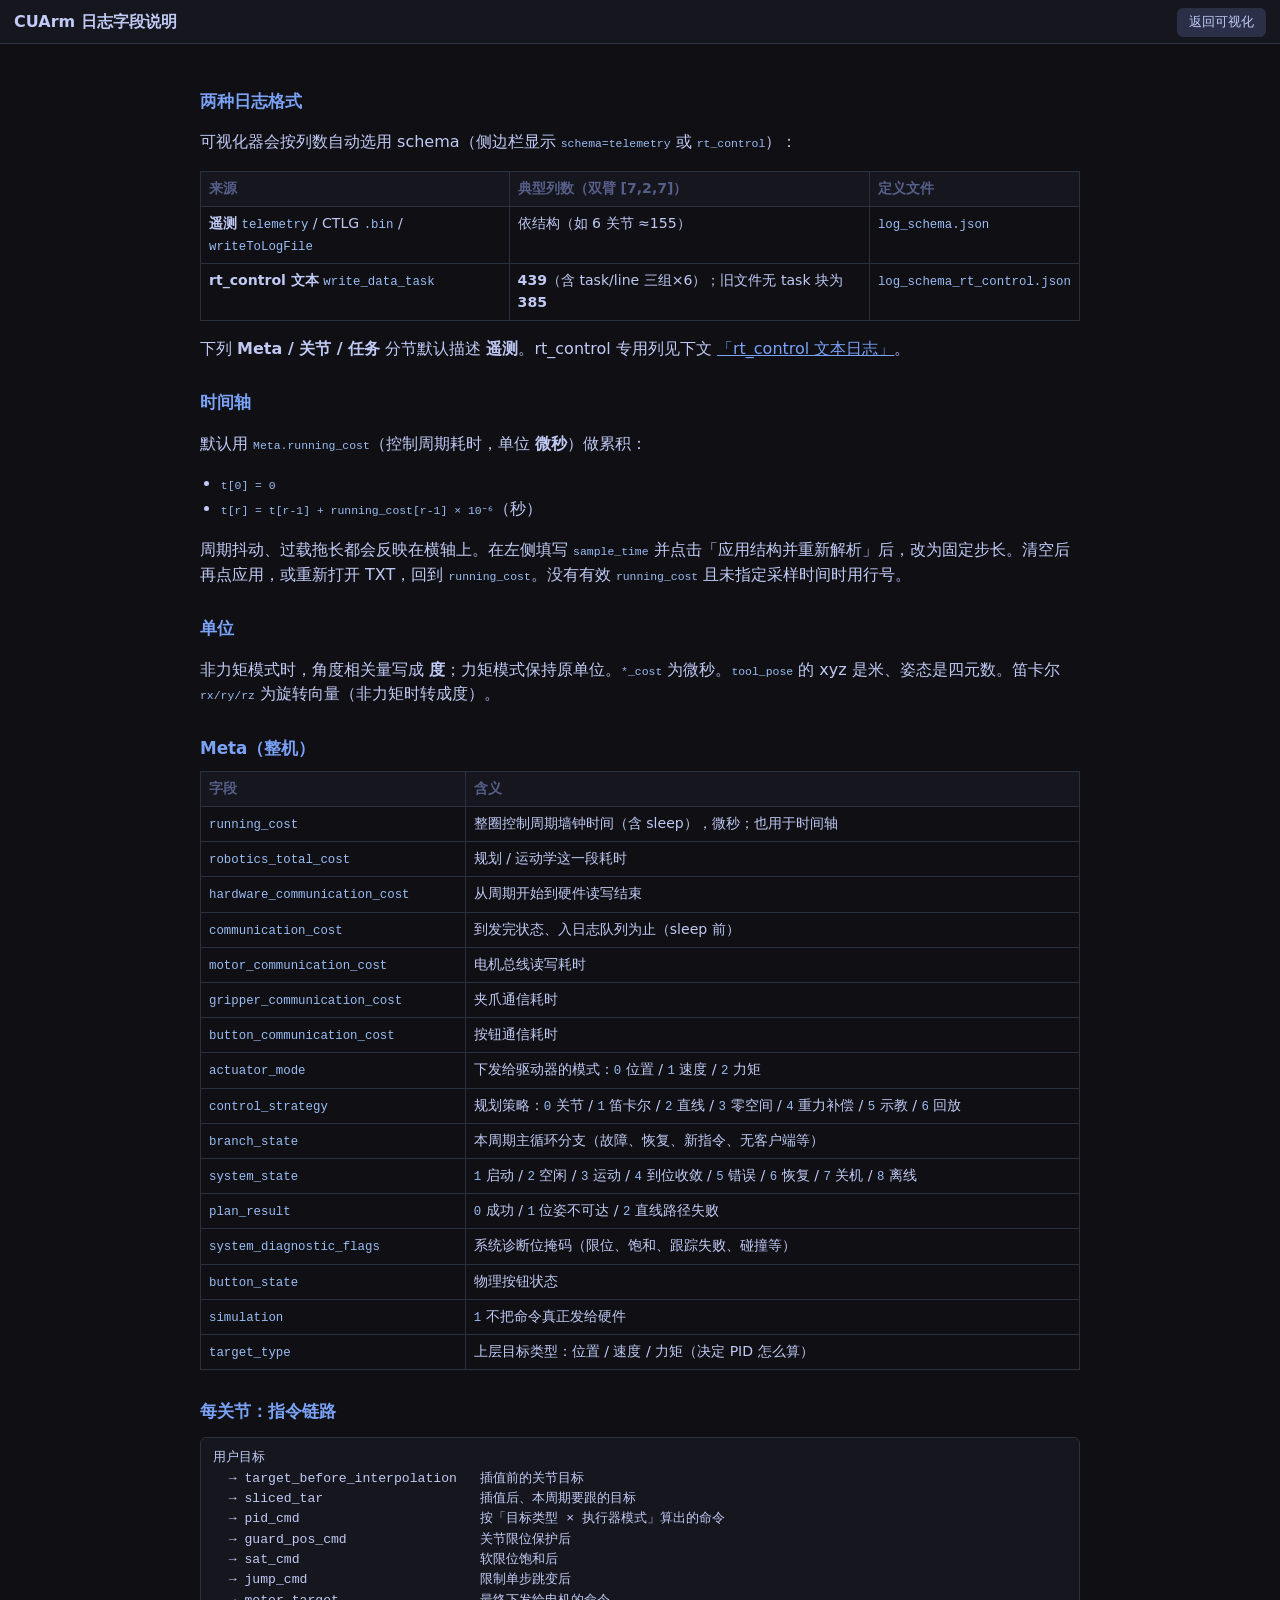
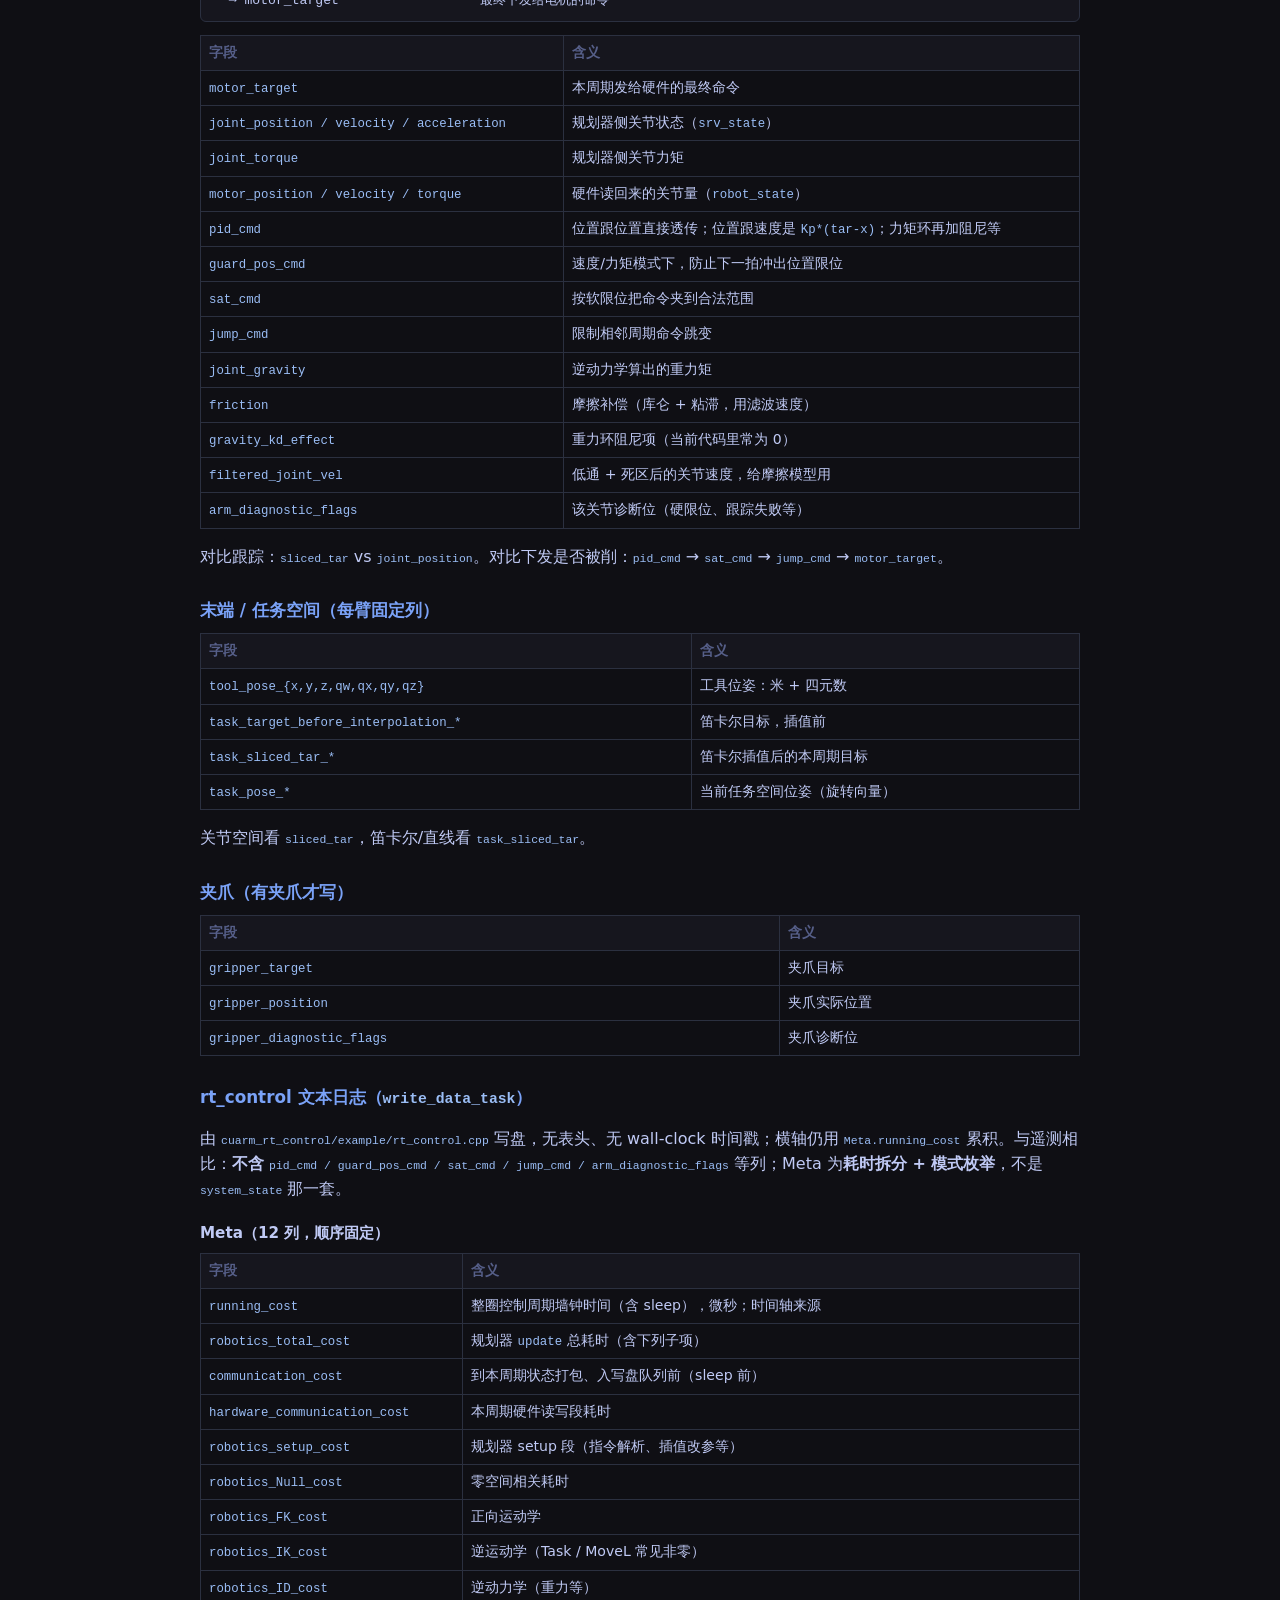
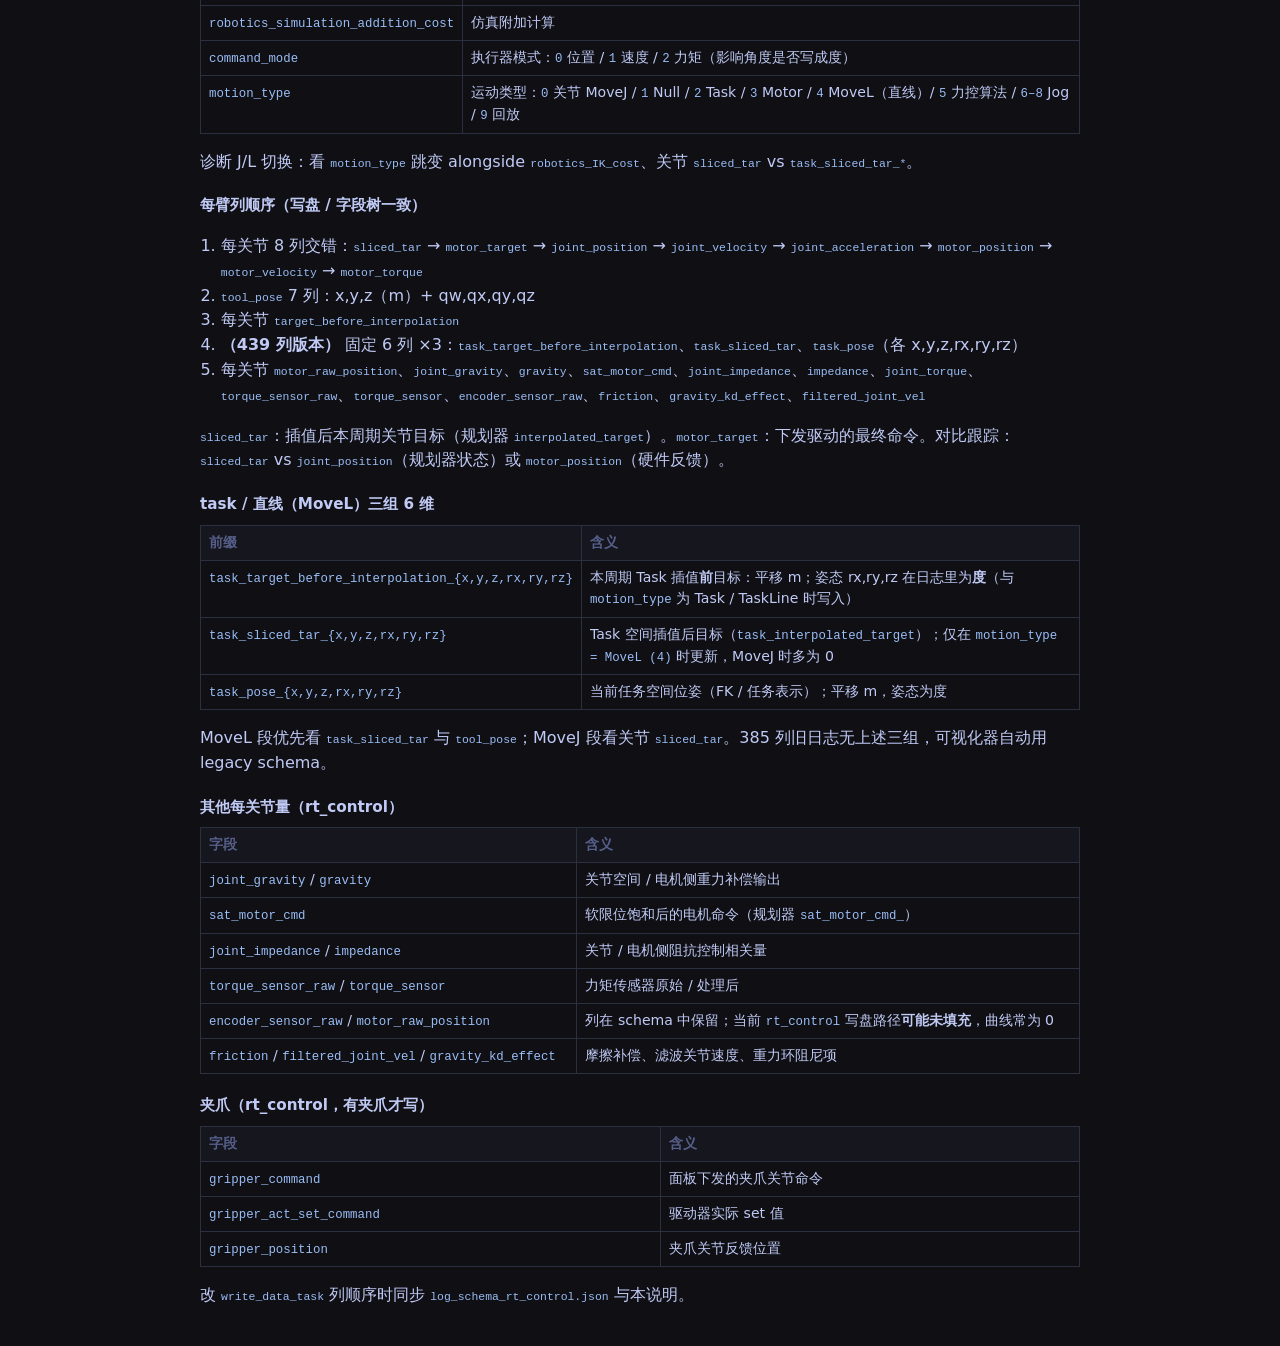
==== commit 1f054271: "update fields and readme" ====
--- a/fields.html
+++ b/fields.html
@@ -16,6 +16,17 @@
     </div>
   </header>
   <div class="docs-wrap">
+    <h2>两种日志格式</h2>
+    <p>可视化器会按列数自动选用 schema（侧边栏显示 <code>schema=telemetry</code> 或 <code>rt_control</code>）：</p>
+    <table>
+      <thead><tr><th>来源</th><th>典型列数（双臂 [7,2,7]）</th><th>定义文件</th></tr></thead>
+      <tbody>
+        <tr><td><strong>遥测</strong> <code>telemetry</code> / CTLG <code>.bin</code> / <code>writeToLogFile</code></td><td>依结构（如 6 关节 ≈155）</td><td><code>log_schema.json</code></td></tr>
+        <tr><td><strong>rt_control 文本</strong> <code>write_data_task</code></td><td><strong>439</strong>（含 task/line 三组×6）；旧文件无 task 块为 <strong>385</strong></td><td><code>log_schema_rt_control.json</code></td></tr>
+      </tbody>
+    </table>
+  <p>下列 <strong>Meta / 关节 / 任务</strong> 分节默认描述 <strong>遥测</strong>。rt_control 专用列见下文 <a href="#rt-control">「rt_control 文本日志」</a>。</p>
+
     <h2>时间轴</h2>
     <p>默认用 <code>Meta.running_cost</code>（控制周期耗时，单位 <strong>微秒</strong>）做累积：</p>
     <ul>
@@ -38,10 +49,6 @@
         <tr><td><code>motor_communication_cost</code></td><td>电机总线读写耗时</td></tr>
         <tr><td><code>gripper_communication_cost</code></td><td>夹爪通信耗时</td></tr>
         <tr><td><code>button_communication_cost</code></td><td>按钮通信耗时</td></tr>
-        <tr><td><code>srv_state_seq_id</code></td><td>服务端状态序列号</td></tr>
-        <tr><td><code>client_seq_id</code></td><td>客户端指令序列号</td></tr>
-        <tr><td><code>core_udp_send_result</code></td><td>核心 UDP 发送结果</td></tr>
-        <tr><td><code>core_udp_receive_result</code></td><td>核心 UDP 接收结果</td></tr>
         <tr><td><code>actuator_mode</code></td><td>下发给驱动器的模式：<code>0</code> 位置 / <code>1</code> 速度 / <code>2</code> 力矩</td></tr>
         <tr><td><code>control_strategy</code></td><td>规划策略：<code>0</code> 关节 / <code>1</code> 笛卡尔 / <code>2</code> 直线 / <code>3</code> 零空间 / <code>4</code> 重力补偿 / <code>5</code> 示教 / <code>6</code> 回放</td></tr>
         <tr><td><code>branch_state</code></td><td>本周期主循环分支（故障、恢复、新指令、无客户端等）</td></tr>
@@ -104,6 +111,74 @@
         <tr><td><code>gripper_diagnostic_flags</code></td><td>夹爪诊断位</td></tr>
       </tbody>
     </table>
+
+    <h2 id="rt-control">rt_control 文本日志（<code>write_data_task</code>）</h2>
+    <p>由 <code>cuarm_rt_control/example/rt_control.cpp</code> 写盘，无表头、无 wall-clock 时间戳；横轴仍用 <code>Meta.running_cost</code> 累积。与遥测相比：<strong>不含</strong> <code>pid_cmd / guard_pos_cmd / sat_cmd / jump_cmd / arm_diagnostic_flags</code> 等列；Meta 为<strong>耗时拆分 + 模式枚举</strong>，不是 <code>system_state</code> 那一套。</p>
+
+    <h3>Meta（12 列，顺序固定）</h3>
+    <table>
+      <thead><tr><th>字段</th><th>含义</th></tr></thead>
+      <tbody>
+        <tr><td><code>running_cost</code></td><td>整圈控制周期墙钟时间（含 sleep），微秒；时间轴来源</td></tr>
+        <tr><td><code>robotics_total_cost</code></td><td>规划器 <code>update</code> 总耗时（含下列子项）</td></tr>
+        <tr><td><code>communication_cost</code></td><td>到本周期状态打包、入写盘队列前（sleep 前）</td></tr>
+        <tr><td><code>hardware_communication_cost</code></td><td>本周期硬件读写段耗时</td></tr>
+        <tr><td><code>robotics_setup_cost</code></td><td>规划器 setup 段（指令解析、插值改参等）</td></tr>
+        <tr><td><code>robotics_Null_cost</code></td><td>零空间相关耗时</td></tr>
+        <tr><td><code>robotics_FK_cost</code></td><td>正向运动学</td></tr>
+        <tr><td><code>robotics_IK_cost</code></td><td>逆运动学（Task / MoveL 常见非零）</td></tr>
+        <tr><td><code>robotics_ID_cost</code></td><td>逆动力学（重力等）</td></tr>
+        <tr><td><code>robotics_simulation_addition_cost</code></td><td>仿真附加计算</td></tr>
+        <tr><td><code>command_mode</code></td><td>执行器模式：<code>0</code> 位置 / <code>1</code> 速度 / <code>2</code> 力矩（影响角度是否写成度）</td></tr>
+        <tr><td><code>motion_type</code></td><td>运动类型：<code>0</code> 关节 MoveJ / <code>1</code> Null / <code>2</code> Task / <code>3</code> Motor / <code>4</code> MoveL（直线）/ <code>5</code> 力控算法 / <code>6–8</code> Jog / <code>9</code> 回放</td></tr>
+      </tbody>
+    </table>
+    <p>诊断 J/L 切换：看 <code>motion_type</code> 跳变 alongside <code>robotics_IK_cost</code>、关节 <code>sliced_tar</code> vs <code>task_sliced_tar_*</code>。</p>
+
+    <h3>每臂列顺序（写盘 / 字段树一致）</h3>
+    <ol>
+      <li>每关节 8 列交错：<code>sliced_tar</code> → <code>motor_target</code> → <code>joint_position</code> → <code>joint_velocity</code> → <code>joint_acceleration</code> → <code>motor_position</code> → <code>motor_velocity</code> → <code>motor_torque</code></li>
+      <li><code>tool_pose</code> 7 列：x,y,z（m）+ qw,qx,qy,qz</li>
+      <li>每关节 <code>target_before_interpolation</code></li>
+      <li><strong>（439 列版本）</strong> 固定 6 列 ×3：<code>task_target_before_interpolation</code>、<code>task_sliced_tar</code>、<code>task_pose</code>（各 x,y,z,rx,ry,rz）</li>
+      <li>每关节 <code>motor_raw_position</code>、<code>joint_gravity</code>、<code>gravity</code>、<code>sat_motor_cmd</code>、<code>joint_impedance</code>、<code>impedance</code>、<code>joint_torque</code>、<code>torque_sensor_raw</code>、<code>torque_sensor</code>、<code>encoder_sensor_raw</code>、<code>friction</code>、<code>gravity_kd_effect</code>、<code>filtered_joint_vel</code></li>
+    </ol>
+    <p><code>sliced_tar</code>：插值后本周期关节目标（规划器 <code>interpolated_target</code>）。<code>motor_target</code>：下发驱动的最终命令。对比跟踪：<code>sliced_tar</code> vs <code>joint_position</code>（规划器状态）或 <code>motor_position</code>（硬件反馈）。</p>
+
+    <h3>task / 直线（MoveL）三组 6 维</h3>
+    <table>
+      <thead><tr><th>前缀</th><th>含义</th></tr></thead>
+      <tbody>
+        <tr><td><code>task_target_before_interpolation_{x,y,z,rx,ry,rz}</code></td><td>本周期 Task 插值<strong>前</strong>目标：平移 m；姿态 rx,ry,rz 在日志里为<strong>度</strong>（与 <code>motion_type</code> 为 Task / TaskLine 时写入）</td></tr>
+        <tr><td><code>task_sliced_tar_{x,y,z,rx,ry,rz}</code></td><td>Task 空间插值后目标（<code>task_interpolated_target</code>）；仅在 <code>motion_type = MoveL (4)</code> 时更新，MoveJ 时多为 0</td></tr>
+        <tr><td><code>task_pose_{x,y,z,rx,ry,rz}</code></td><td>当前任务空间位姿（FK / 任务表示）；平移 m，姿态为度</td></tr>
+      </tbody>
+    </table>
+    <p>MoveL 段优先看 <code>task_sliced_tar</code> 与 <code>tool_pose</code>；MoveJ 段看关节 <code>sliced_tar</code>。385 列旧日志无上述三组，可视化器自动用 legacy schema。</p>
+
+    <h3>其他每关节量（rt_control）</h3>
+    <table>
+      <thead><tr><th>字段</th><th>含义</th></tr></thead>
+      <tbody>
+        <tr><td><code>joint_gravity</code> / <code>gravity</code></td><td>关节空间 / 电机侧重力补偿输出</td></tr>
+        <tr><td><code>sat_motor_cmd</code></td><td>软限位饱和后的电机命令（规划器 <code>sat_motor_cmd_</code>）</td></tr>
+        <tr><td><code>joint_impedance</code> / <code>impedance</code></td><td>关节 / 电机侧阻抗控制相关量</td></tr>
+        <tr><td><code>torque_sensor_raw</code> / <code>torque_sensor</code></td><td>力矩传感器原始 / 处理后</td></tr>
+        <tr><td><code>encoder_sensor_raw</code> / <code>motor_raw_position</code></td><td>列在 schema 中保留；当前 <code>rt_control</code> 写盘路径<strong>可能未填充</strong>，曲线常为 0</td></tr>
+        <tr><td><code>friction</code> / <code>filtered_joint_vel</code> / <code>gravity_kd_effect</code></td><td>摩擦补偿、滤波关节速度、重力环阻尼项</td></tr>
+      </tbody>
+    </table>
+
+    <h3>夹爪（rt_control，有夹爪才写）</h3>
+    <table>
+      <thead><tr><th>字段</th><th>含义</th></tr></thead>
+      <tbody>
+        <tr><td><code>gripper_command</code></td><td>面板下发的夹爪关节命令</td></tr>
+        <tr><td><code>gripper_act_set_command</code></td><td>驱动器实际 set 值</td></tr>
+        <tr><td><code>gripper_position</code></td><td>夹爪关节反馈位置</td></tr>
+      </tbody>
+    </table>
+    <p>改 <code>write_data_task</code> 列顺序时同步 <code>log_schema_rt_control.json</code> 与本说明。</p>
   </div>
   <script>
     if (window.self !== window.top) document.documentElement.classList.add("embedded");
--- a/style.css
+++ b/style.css
@@ -86,15 +86,11 @@
 @media (max-width: 880px) {
   .grid {
     grid-template-columns: 1fr;
-    grid-template-rows: minmax(0, 48%) minmax(0, 52%);
+    grid-template-rows: minmax(0, 42%) minmax(0, 58%);
   }
 
   .row {
     margin-left: 0;
-  }
-
-  .tree {
-    min-height: min(320px, calc(48vh - 120px));
   }
 }
 
@@ -114,55 +110,10 @@
   }
 }
 
-.side-structure,
-.side-parse {
+.side-structure {
   flex: 0 0 auto;
   padding: 10px 12px 8px;
   border-bottom: 1px solid var(--border);
-}
-
-.side-parse summary {
-  cursor: pointer;
-  font-size: 0.82rem;
-  font-weight: 600;
-  color: var(--accent);
-  margin-bottom: 0;
-  list-style: none;
-}
-
-.side-parse summary::-webkit-details-marker {
-  display: none;
-}
-
-.side-parse summary::before {
-  content: "▸ ";
-  color: var(--muted);
-}
-
-.side-parse[open] summary {
-  margin-bottom: 8px;
-}
-
-.side-parse[open] summary::before {
-  content: "▾ ";
-}
-
-.side-parse .parse-hint {
-  margin: 4px 0 0;
-  font-size: 0.68rem;
-  line-height: 1.35;
-}
-
-.side label.chk {
-  display: flex;
-  align-items: center;
-  gap: 6px;
-  cursor: pointer;
-}
-
-.side label.chk input {
-  width: auto;
-  margin: 0;
 }
 
 .side-fields {
@@ -192,8 +143,7 @@
 }
 
 .side input[type="text"],
-.side input[type="search"],
-.side input[type="number"] {
+.side input[type="search"] {
   width: 100%;
   margin-top: 3px;
   padding: 5px 8px;
@@ -256,7 +206,7 @@
 
 .tree {
   flex: 1 1 0;
-  min-height: min(480px, calc(100vh - 220px));
+  min-height: 0;
   overflow-y: auto;
   overflow-x: hidden;
   border: 1px solid var(--border);
@@ -265,10 +215,6 @@
   background: var(--panel);
   font-size: 0.76rem;
   -webkit-overflow-scrolling: touch;
-}
-
-.tree > details {
-  margin-bottom: 8px;
 }
 
 .tree details {
@@ -279,30 +225,6 @@
   cursor: pointer;
   color: var(--accent);
   font-weight: 600;
-}
-
-.tree .tree-axis-summary {
-  color: var(--accent);
-}
-
-.tree .tree-select-all {
-  display: inline-flex;
-  align-items: center;
-  gap: 5px;
-  cursor: pointer;
-  font-weight: 600;
-  color: inherit;
-  margin: 0;
-}
-
-.tree details details {
-  margin-left: 10px;
-  margin-bottom: 4px;
-}
-
-.tree details details summary {
-  font-weight: 500;
-  font-size: 0.74rem;
 }
 
 .tree ul {
@@ -347,16 +269,10 @@
   font-size: 0.82rem;
 }
 
-.load-label {
-  margin: 0 0 4px;
-  font-size: 0.82rem;
-  color: var(--muted);
-}
-
 .progress {
-  height: 6px;
+  height: 3px;
   background: var(--border);
-  border-radius: 3px;
+  border-radius: 2px;
   margin-bottom: 6px;
   overflow: hidden;
 }
@@ -511,3 +427,22 @@
   border: 0;
   background: var(--bg);
 }
+
+.drop-overlay {
+  position: fixed;
+  inset: 0;
+  z-index: 30;
+  display: flex;
+  align-items: center;
+  justify-content: center;
+  background: rgba(15, 15, 20, 0.72);
+  border: 2px dashed var(--accent);
+  pointer-events: none;
+  font-size: 1.05rem;
+  font-weight: 600;
+  color: var(--accent);
+}
+
+.drop-overlay[hidden] {
+  display: none;
+}
